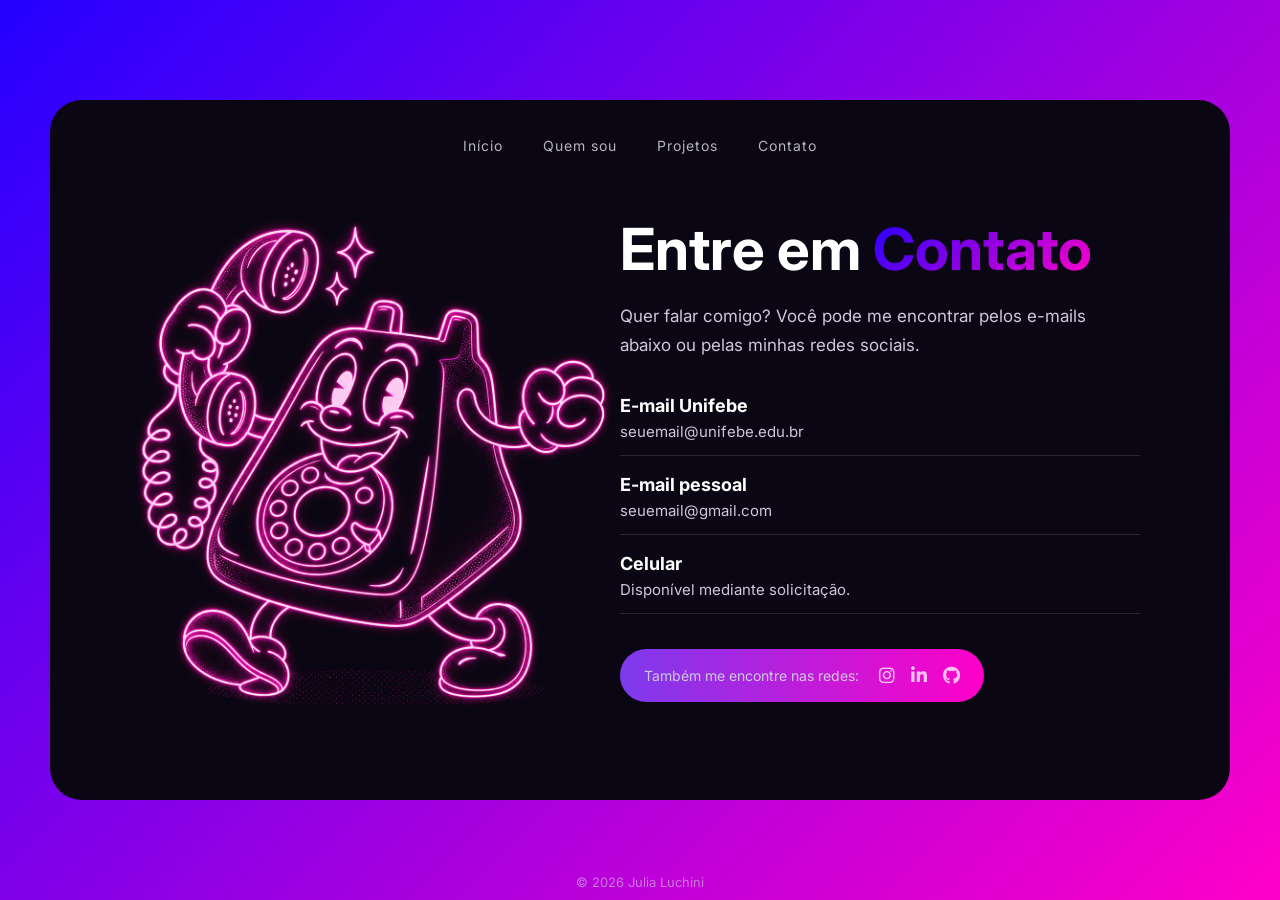
==== contato.html @ 9a7d9751 "Desenvolvimento site pesoal" ====
<!DOCTYPE html>
<html lang="pt-BR">

<head>
    <meta charset="UTF-8">
    <meta name="viewport" content="width=device-width, initial-scale=1.0">
    <title>Contato | Julia Luchini</title>
    <link rel="stylesheet" href="style.css">

    <link rel="stylesheet" href="https://cdnjs.cloudflare.com/ajax/libs/font-awesome/6.5.0/css/all.min.css">

    <link href="https://fonts.googleapis.com/css2?family=Inter:wght@300;400;600;700&display=swap" rel="stylesheet">
</head>

<body>
    <main>
        <section class="contato">
            <div class="contato-card">

                <nav class="navbar">
                    <ul class="menu">
                        <li><a href="index.html">Início</a></li>
                        <li><a href="sobre.html">Quem sou</a></li>
                        <li><a href="projetos.html">Projetos</a></li>
                        <li><a href="contato.html">Contato</a></li>
                    </ul>
                </nav>

                <div class="contato-imagem">
                    <img src="Imagens/personagem-contato.png" alt="Imagem de contato">
                </div>

                <div class="contato-content">

                    <h1>
                        Entre em
                        <span class="titulo-gradient">Contato</span>
                    </h1>

                    <p class="contato-intro">
                        Quer falar comigo? Você pode me encontrar pelos e-mails abaixo
                        ou pelas minhas redes sociais.
                    </p>

                    <div class="contato-info">

                        <div class="contato-item">
                            <h3>E-mail Unifebe</h3>
                            <p>seuemail@unifebe.edu.br</p>
                        </div>

                        <div class="contato-item">
                            <h3>E-mail pessoal</h3>
                            <p>seuemail@gmail.com</p>
                        </div>

                        <div class="contato-item">
                            <h3>Celular</h3>
                            <p>Disponível mediante solicitação.</p>
                        </div>

                    </div>

                    <div class="contato-redes">
                        <span>Também me encontre nas redes:</span>

                        <div class="contato-icons">
                            <a href="https://www.instagram.com/ju_luchini/" target="_blank">
                                <i class="fa-brands fa-instagram"></i>
                            </a>

                            <a href="https://www.linkedin.com/in/julia-luchini-4a72a22b0/" target="_blank">
                                <i class="fa-brands fa-linkedin-in"></i>
                            </a>

                            <a href="https://github.com/jluchini" target="_blank">
                                <i class="fa-brands fa-github"></i>
                            </a>

                        </div>

                    </div>

                </div>

            </div>
        </section>
    </main>

    <footer>
        <p>© 2026 Julia Luchini</p>
    </footer>
</body>

</html>
---- style.css ----
* {
  margin: 0;
  padding: 0;
  box-sizing: border-box;
}

/*HOMEPAGE-INÍCIO*/
body {
  min-height: 100vh;

  display: flex;
  align-items: center;
  justify-content: center;
  background: linear-gradient(135deg, #2400ff, #ff00c8);
  font-family: 'Inter', sans-serif;
  overflow-x: hidden;
}

.home-card {
    width: 1100px;
    height: 700px;
    background: #0b0614;
    border-radius: 32px;
    position: absolute;
    display: flex;
    align-items: center;
    justify-content: space-between;
    padding: 0 90px 0 140px;
}

.home {
    height: 100vh;
    display: flex;
    align-items: center;
    justify-content: center;
}

.social-icons {
  display: flex;
  flex-direction: column;
  gap: 14px;
}

.social-icons a {
  display: block;
  font-size: 18px;
  color: #ffffff;
  opacity: 0.7;
  transition: 0.3s;
}

.social-icons a:hover {
  color: #ff00c8;
  transform: scale(1.2);
}

.sidebar {
  position: absolute;
  left: 60px;
  top: 50%;
  transform: translateY(-50%);

  display: flex;
  flex-direction: column;
  align-items: center;
  gap: 20px;
}

.follow-text {
  writing-mode: vertical-rl;
  transform: rotate(180deg);

  font-size: 12px;
  letter-spacing: 2px;
  color: #ffffff;
  opacity: 0.7;
}

.line {
  width: 2px;
  height: 70px;
  background: #ffffff;
  opacity: 0.5;
}

.home-content {
  max-width: 520px;
}

.home-content p {
  color: #cfc8dc;
  font-size: 16px;
  line-height: 1.6;
  max-width: 420px;
  margin-bottom: 30px;
}

.home-content h1 {
  font-size: 60px;
  line-height: 1.15;
  font-weight: 700;
  color: #ffffff;
  margin-bottom: 20px;
}

.home-content h1 span {
  font-size: inherit;
}

.personagem {
  width: 600px;
  display: flex;
  align-items: center;
  justify-content: center;
  position: absolute;
  right: 0px;
  bottom: -25px;
}

.personagem-img {
  width: 650px;
  height: auto;
  mix-blend-mode: lighten;
  animation: float 4s ease-in-out infinite;
}

.btn-primary {
  display: inline-block;
  padding: 12px 26px;
  border-radius: 30px;
  background: linear-gradient(90deg, #7c3aed, #ff00c8);
  color: #fff;
  font-weight: 600;
  transition: 0.3s;
}

.btn-primary:hover {
  transform: scale(1.05);
}

.titulo-branco {
  color: #ffffff;
}

.titulo-gradient {
  background: linear-gradient(135deg, #2400ff, #ff00c8);
  -webkit-background-clip: text;
  background-clip: text;
  color: transparent;
}

.navbar {
  position: absolute;
  top: 30px;
  left: 50%;
  transform: translateX(-50%);
  z-index: 10;
}

.menu {
  display: flex;
  gap: 40px;
  list-style: none;
}

.menu a {
  color: #ffffff;
  font-size: 14px;
  text-decoration: none;
  opacity: 0.7;
  transition: 0.3s;
}

.menu a:hover {
  opacity: 1;
  color: #ff00c8;
}

.menu a {
  letter-spacing: 1px;
}

footer {
  position: fixed;
  bottom: 0;
  left: 0;
  width: 100%;

  text-align: center;
  padding: 10px 0;

  font-size: 13px;
  color: #cfc8dc;
  opacity: 0.6;

  background: transparent; /* sem barra */
}

/*SOBRE-QUEM-SOU-EU*/
body {
  min-height: 100vh;
  display: flex;
  align-items: center;
  justify-content: center;
  background: linear-gradient(135deg, #2400ff, #ff00c8);
  font-family: 'Inter', sans-serif;
  overflow-x: hidden;
}

.sobre-card {
  width: 100%;
  max-width: 1200px;
  min-height: 700px;
  background: #0b0614;
  border-radius: 32px;
  position: relative;
  display: flex;
  align-items: center;
  justify-content: space-between;
  gap: 80px;
  padding: 80px 90px 80px 140px;
  overflow: hidden;
}

.sidebar {
  position: absolute;
  left: 50px;
  top: 50%;
  transform: translateY(-50%);
  display: flex;
  flex-direction: column;
  align-items: center;
  gap: 22px;
}

.follow-text {
  writing-mode: vertical-rl;
  transform: rotate(180deg);
  font-size: 12px;
  letter-spacing: 2px;
  color: white;
  opacity: 0.7;
}

.line {
  width: 2px;
  height: 70px;
  background: white;
  opacity: 0.5;
}

.social-icons {
  display: flex;
  flex-direction: column;
  gap: 16px;
}

.social-icons a {
  font-size: 20px;
  color: white;
  opacity: 0.7;
  transition: 0.3s;
}

.social-icons a:hover {
  color: #ff00c8;
  transform: scale(1.15);
}

.sobre-content {
  max-width: 560px;
  display: flex;
  flex-direction: column;
  z-index: 2;
}

.titulo-container {
  display: flex;
  align-items: center;
  gap: 24px;
  justify-content: space-between;
  width: 100%;
}

.sobre-content h1 {
  font-size: 64px;
  line-height: 1.1;
  font-weight: 700;
  color: white;
  white-space: nowrap;
}

.sobre-content h1 span {
  font-size: inherit;
}

.titulo-branco {
  color: white;
}

.titulo-gradient {
  background: linear-gradient(135deg, #2400ff, #ff00c8);

  -webkit-background-clip: text;
  background-clip: text;

  color: transparent;
}

.hi-img {
  width: 200px;
  height: auto;
  margin-left: 120px;
  transform: translateY(-100px);
  animation: float 4s ease-in-out infinite;
}

@keyframes float {
  0% {
    transform: translateY(-20px);
  }

  50% {
    transform: translateY(-35px);
  }

  100% {
    transform: translateY(-20px);
  }
}

.sobre-content p {
  color: #cfc8dc;

  font-size: 18px;
  line-height: 1.7;

  margin-bottom: 40px;
}

.interesses h3 {
  font-size: 34px;
  color: white;

  margin-bottom: 20px;
}

.interesses ul {
  list-style: none;
}

.interesses li {
  margin-bottom: 14px;

  color: #cfc8dc;
  font-size: 20px;
}

.sobre-info-card {
  width: 360px;
  padding: 40px;
  background: rgba(255, 255, 255, 0.05);
  border: 1px solid rgba(255, 255, 255, 0.08);
  border-radius: 28px;
  backdrop-filter: blur(10px);
  box-shadow: 0 0 30px rgba(0, 0, 0, 0.25);
  transform: translateY(80px);
}

.sobre-info-card h3 {
  font-size: 42px;
  line-height: 1.1;
  color: white;
  margin-bottom: 24px;
}

.sobre-info-card p {
  color: #cfc8dc;
  font-size: 18px;
  line-height: 1.8;
}

.navbar {
  position: absolute;
  top: 35px;
  left: 50%;
  transform: translateX(-50%);
}

.menu {
  display: flex;
  gap: 40px;
  list-style: none;
}

.menu a {
  color: white;

  font-size: 14px;
  letter-spacing: 1px;

  text-decoration: none;

  opacity: 0.7;

  transition: 0.3s;
}

.menu a:hover {
  opacity: 1;
  color: #ff00c8;
}

/*PROJETOS*/
/* PROJETOS */

.projetos {
  min-height: 100vh;
  display: flex;
  align-items: center;
  justify-content: center;
}

.projetos-card {
  width: 100%;
  max-width: 1200px;
  min-height: 700px;
  background: #0b0614;
  border-radius: 32px;
  position: relative;
  overflow: hidden;

  padding: 100px 90px 80px 140px;
}

.projetos-content {
  text-align: center;
}

.projetos-tag {
  display: inline-block;
  padding: 8px 18px;
  border-radius: 30px;

  background: rgba(255, 0, 200, 0.12);
  color: #ff00c8;

  font-size: 14px;
  font-weight: 700;
  letter-spacing: 1px;

  margin-bottom: 25px;
}

.projetos-content h1 {
  max-width: 650px;
  margin: 0 auto 18px;

  color: white;
  font-size: 42px;
  line-height: 1.15;
}

.projetos-content > p {
  max-width: 600px;
  margin: 0 auto 40px;

  color: #cfc8dc;
  font-size: 16px;
  line-height: 1.6;
}

.projetos-grid {
  display: flex;
  justify-content: center;
  gap: 28px;
}

.projeto-item {
  width: 250px;
  padding: 18px;

  background: rgba(255, 255, 255, 0.05);
  border: 1px solid rgba(255, 255, 255, 0.08);
  border-radius: 22px;

  text-align: left;

  transition: 0.3s;
}

.projeto-item:hover {
  transform: translateY(-10px);
  box-shadow: 0 0 25px rgba(255, 0, 200, 0.25);
}

.projeto-img img {
  width: 100%;
  height: 100%;
  object-fit: cover;
  border-radius: 16px;
}

.projeto-item h3 {
  color: white;
  font-size: 20px;
  margin-bottom: 10px;
}

.projeto-item p {
  color: #cfc8dc;
  font-size: 14px;
  line-height: 1.5;
  margin-bottom: 18px;
}

.btn-projeto {
  display: inline-block;

  padding: 10px 18px;
  border-radius: 30px;

  background: linear-gradient(90deg, #7c3aed, #ff00c8);
  color: white;

  font-size: 14px;
  font-weight: 600;
  text-decoration: none;

  transition: 0.3s;
}

.btn-projeto:hover {
  transform: scale(1.05);
}

/*CONTATO*/
.contato {
  min-height: 100vh;
  display: flex;
  align-items: center;
  justify-content: center;
}

.contato-card {
  width: 100%;
  max-width: 1200px;
  min-height: 700px;
  background: #0b0614;
  border-radius: 32px;
  position: relative;
  overflow: hidden;
  display: flex;
  align-items: center;
  justify-content: space-between;
  gap: 70px;
  padding: 100px 90px 80px 140px;
}

.contato-imagem {
  width: 360px;
  height: 430px;
  display: flex;
  align-items: center;
  justify-content: center;
  left: 40px;
  bottom: 40px;
}

.contato-imagem img {
  width: 600px;
  height: auto;
  object-fit: contain;
  mix-blend-mode: lighten;
  animation: float 4s ease-in-out infinite;
}

.contato-content {
  max-width: 520px;
}

.contato-content h1 {
  color: white;
  font-size: 58px;
  line-height: 1.1;
  margin-bottom: 20px;
}

.contato-intro {
  color: #cfc8dc;
  font-size: 17px;
  line-height: 1.7;
  margin-bottom: 35px;
}

.contato-info {
  display: flex;
  flex-direction: column;
  gap: 18px;
  margin-bottom: 35px;
}

.contato-item {
  padding-bottom: 14px;
  border-bottom: 1px solid rgba(255, 255, 255, 0.12);
}

.contato-item h3 {
  color: white;
  font-size: 18px;
  margin-bottom: 6px;
}

.contato-item p {
  color: #cfc8dc;
  font-size: 15px;
}

.contato-redes {
  display: flex;
  align-items: center;
  justify-content: space-between;
  gap: 20px;
  width: fit-content;
  padding: 16px 24px;
  border-radius: 999px;
  background: linear-gradient(90deg, #7c3aed, #ff00c8);
}

.contato-redes span {
  color: #cfc8dc;
  font-size: 14px;
}

.contato-icons {
  display: flex;
  align-items: center;
  gap: 16px;
}

.contato-icons a {
  color: white;
  font-size: 18px;
  opacity: 0.75;
  transition: 0.3s;
}

.contato-icons a:hover {
  color: #000000;
  transform: translateY(-3px);
  opacity: 1;
}
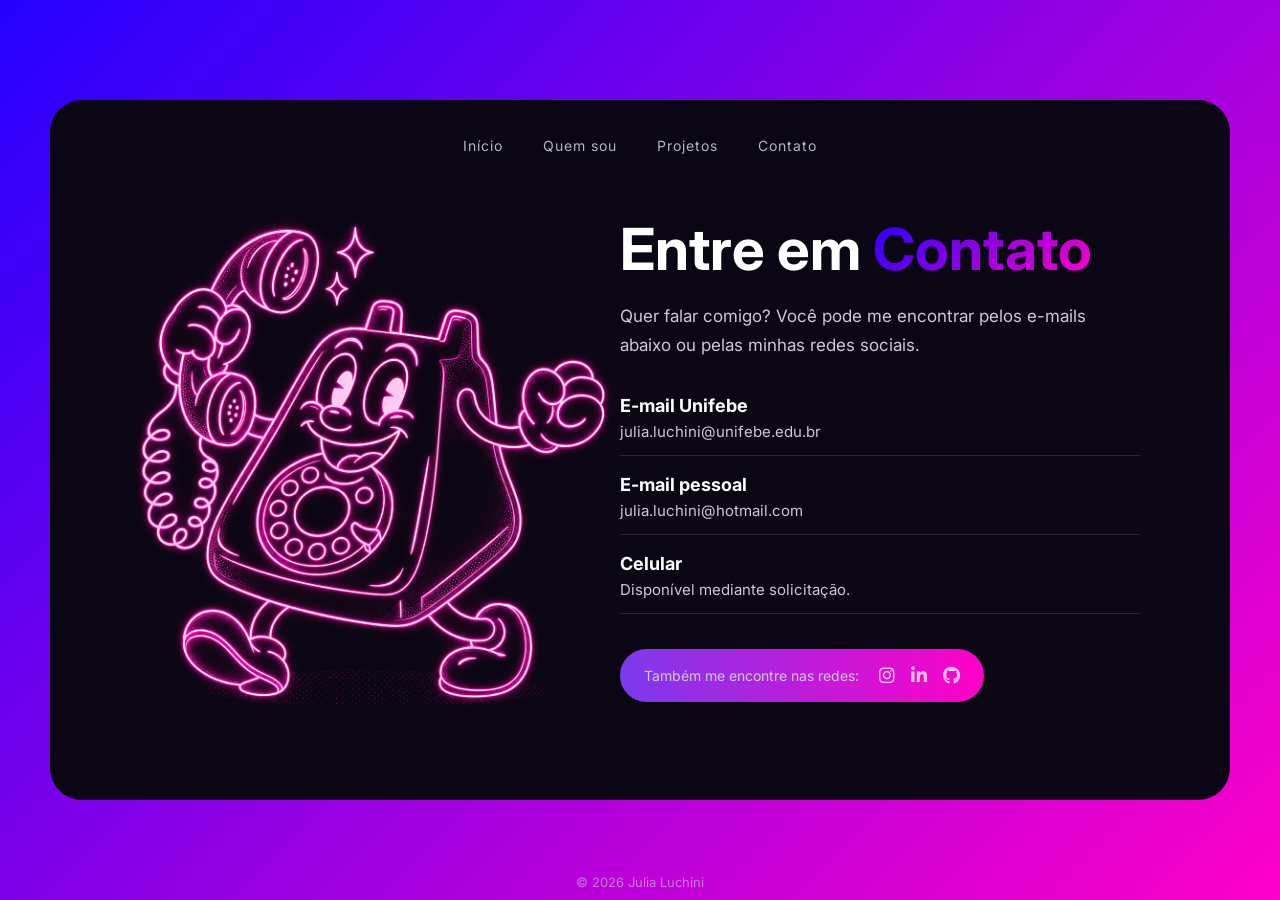
==== commit f49d663f: "Inserção e-mails corretos" ====
--- a/contato.html
+++ b/contato.html
@@ -46,12 +46,12 @@
 
                         <div class="contato-item">
                             <h3>E-mail Unifebe</h3>
-                            <p>seuemail@unifebe.edu.br</p>
+                            <p>julia.luchini@unifebe.edu.br</p>
                         </div>
 
                         <div class="contato-item">
                             <h3>E-mail pessoal</h3>
-                            <p>seuemail@gmail.com</p>
+                            <p>julia.luchini@hotmail.com</p>
                         </div>
 
                         <div class="contato-item">
